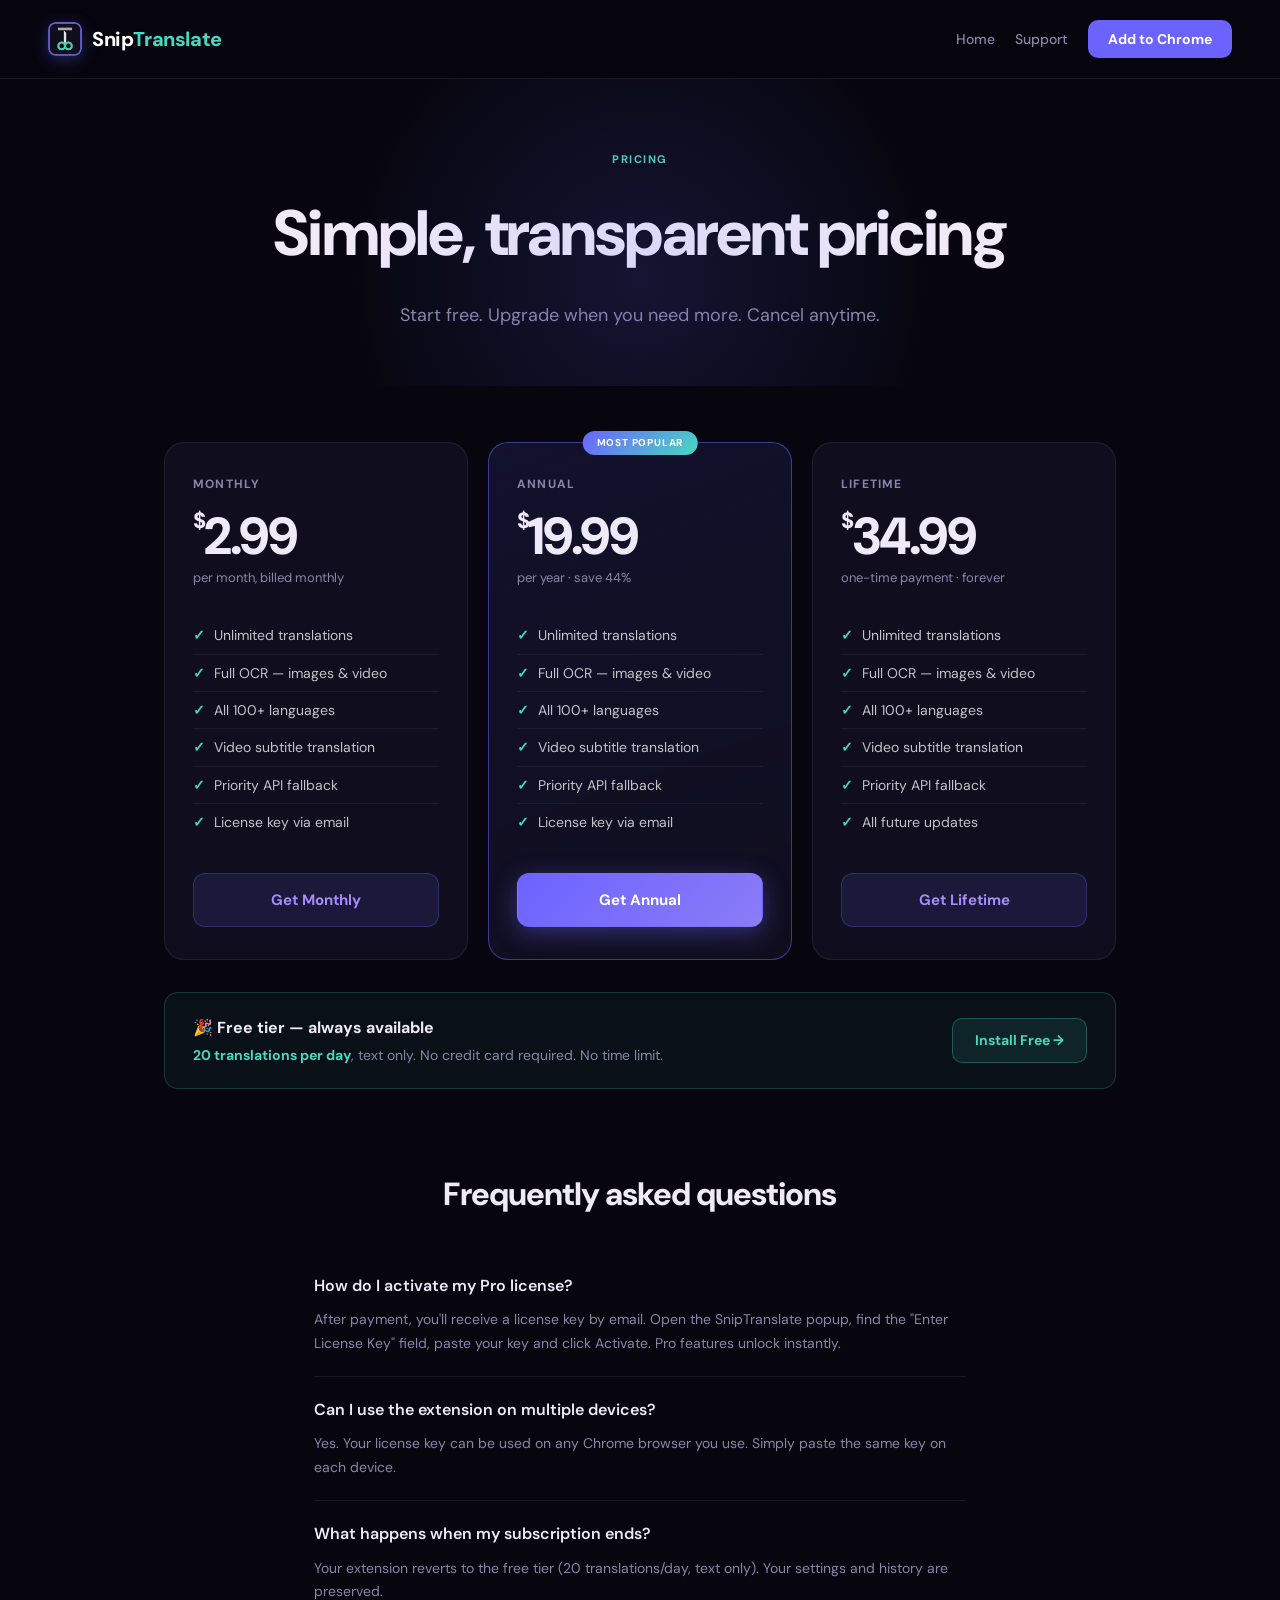
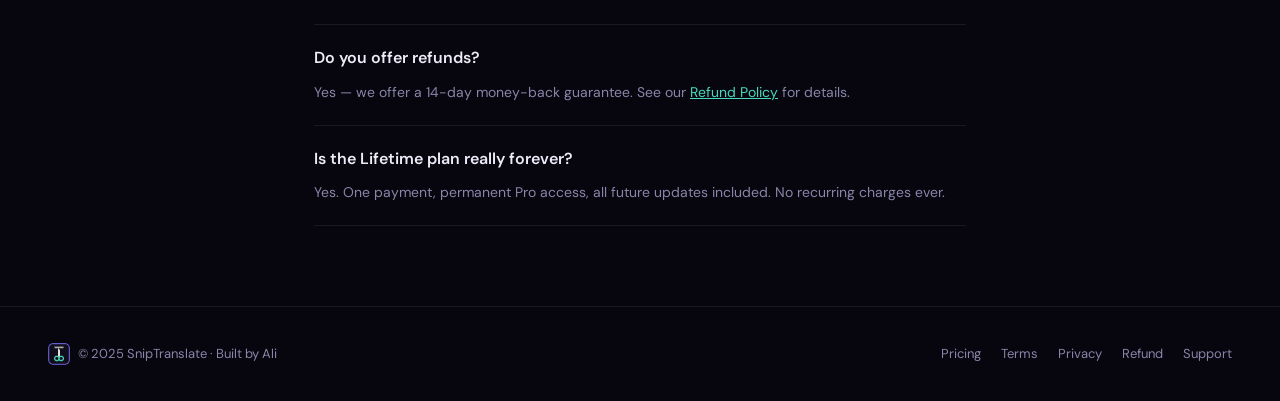
==== pricing.html @ 5383797d "Create pricing.html" ====
<!DOCTYPE html>
<html lang="en">
<head>
<meta charset="UTF-8"/>
<meta name="viewport" content="width=device-width, initial-scale=1.0"/>
<title>Pricing — SnipTranslate</title>
<link href="https://fonts.googleapis.com/css2?family=DM+Sans:wght@400;500;700;800&display=swap" rel="stylesheet">
<style>
:root{--bg:#07060f;--s:#100e1e;--a:#6c63ff;--a2:#8b7cf6;--t:#48d8bf;--tx:#eeeaf8;--m:#8885a8;--b:rgba(255,255,255,.07)}
*,*::before,*::after{box-sizing:border-box;margin:0;padding:0}
html{scroll-behavior:smooth}
body{background:var(--bg);color:var(--tx);font-family:"DM Sans",sans-serif;font-size:16px;line-height:1.6;overflow-x:hidden}
nav{display:flex;align-items:center;justify-content:space-between;padding:20px 48px;position:sticky;top:0;z-index:100;background:rgba(7,6,15,.88);backdrop-filter:blur(18px);border-bottom:1px solid var(--b)}
.nav-brand{display:flex;align-items:center;gap:10px;text-decoration:none}
.nav-logo{width:34px;height:34px;border-radius:8px;overflow:hidden;box-shadow:0 4px 16px rgba(108,99,255,.3)}
.nav-logo img{width:100%;height:100%;object-fit:cover}
.nav-name{font-size:20px;font-weight:800;color:#fff;letter-spacing:-.02em}
.nav-name em{font-style:normal;color:#48d8bf}
.nav-links{display:flex;align-items:center;gap:20px}
.nav-link{color:var(--m);text-decoration:none;font-size:14px;font-weight:500;transition:color .15s}
.nav-link:hover{color:var(--tx)}
.nav-cta{background:var(--a);color:#fff;padding:8px 20px;border-radius:10px;text-decoration:none;font-weight:700;font-size:14px;transition:all .2s}
.nav-cta:hover{background:var(--a2);transform:translateY(-1px)}
.hero{padding:72px 24px 56px;text-align:center;position:relative;overflow:hidden}
.hero::before{content:"";position:absolute;top:-100px;left:50%;transform:translateX(-50%);width:600px;height:600px;background:radial-gradient(circle,rgba(108,99,255,.15) 0%,transparent 70%);pointer-events:none}
.section-label{font-size:11px;font-weight:700;letter-spacing:.14em;text-transform:uppercase;color:var(--t);margin-bottom:14px}
.hero h1{font-size:clamp(36px,5vw,64px);font-weight:800;letter-spacing:-.03em;margin-bottom:16px}
.hero p{font-size:18px;color:var(--m);max-width:500px;margin:0 auto}
.plans-wrap{max-width:1000px;margin:0 auto;padding:0 24px 80px}
.plans{display:grid;grid-template-columns:repeat(auto-fit,minmax(240px,1fr));gap:20px;margin:56px 0 32px}
.plan{background:var(--s);border:1px solid var(--b);border-radius:20px;padding:32px 28px;position:relative;transition:all .25s}
.plan:hover{border-color:rgba(108,99,255,.35);transform:translateY(-4px);box-shadow:0 16px 48px rgba(108,99,255,.15)}
.plan.popular{border-color:rgba(108,99,255,.5);background:linear-gradient(160deg,rgba(108,99,255,.12),var(--s))}
.plan-badge{position:absolute;top:-12px;left:50%;transform:translateX(-50%);background:linear-gradient(135deg,#6c63ff,#48d8bf);color:#fff;font-size:10px;font-weight:800;letter-spacing:.08em;text-transform:uppercase;padding:4px 14px;border-radius:20px;white-space:nowrap}
.plan-name{font-size:12px;font-weight:700;letter-spacing:.1em;text-transform:uppercase;color:var(--m);margin-bottom:16px}
.plan-price{font-size:52px;font-weight:800;letter-spacing:-.04em;line-height:1;margin-bottom:6px}
.plan-price sup{font-size:22px;vertical-align:top;margin-top:10px}
.plan-period{font-size:13px;color:var(--m);margin-bottom:28px;min-height:20px}
.plan-features{list-style:none;margin-bottom:32px}
.plan-features li{font-size:14px;color:rgba(255,255,255,.75);padding:7px 0;display:flex;align-items:center;gap:9px;border-bottom:1px solid rgba(255,255,255,.05)}
.plan-features li:last-child{border-bottom:none}
.plan-features li::before{content:"✓";color:var(--t);font-weight:700;flex-shrink:0}
.plan-btn{display:block;width:100%;padding:14px;border-radius:12px;text-align:center;text-decoration:none;font-weight:700;font-size:15px;background:rgba(108,99,255,.12);border:1px solid rgba(108,99,255,.3);color:#a78bfa;transition:all .2s;cursor:pointer}
.plan.popular .plan-btn{background:linear-gradient(135deg,#6c63ff,#8b7cf6);border-color:transparent;color:#fff;box-shadow:0 6px 24px rgba(108,99,255,.4)}
.plan-btn:hover{opacity:.85;transform:translateY(-1px)}
.free-tier{padding:22px 28px;background:rgba(72,216,191,.05);border:1px solid rgba(72,216,191,.2);border-radius:14px;display:flex;align-items:center;justify-content:space-between;flex-wrap:wrap;gap:16px}
.free-tier-info h3{font-size:16px;font-weight:700;margin-bottom:4px}
.free-tier-info p{font-size:14px;color:var(--m)}
.free-tier-info strong{color:var(--t)}
.free-btn{padding:10px 22px;border-radius:10px;background:rgba(72,216,191,.1);border:1px solid rgba(72,216,191,.3);color:var(--t);text-decoration:none;font-weight:700;font-size:14px;transition:all .2s;white-space:nowrap}
.free-btn:hover{background:rgba(72,216,191,.18);transform:translateY(-1px)}
.faq{max-width:700px;margin:0 auto;padding:0 24px 80px}
.faq h2{font-size:32px;font-weight:800;letter-spacing:-.03em;margin-bottom:32px;text-align:center}
.faq-item{border-bottom:1px solid var(--b);padding:20px 0}
.faq-q{font-size:16px;font-weight:600;margin-bottom:10px}
.faq-a{font-size:14px;color:var(--m);line-height:1.7}
footer{padding:36px 48px;display:flex;align-items:center;justify-content:space-between;flex-wrap:wrap;gap:16px;border-top:1px solid var(--b);font-size:13px;color:var(--m)}
footer a{color:var(--m);text-decoration:none;transition:color .15s}
footer a:hover{color:var(--t)}
.footer-brand{display:flex;align-items:center;gap:8px}
.footer-logo{width:22px;height:22px;border-radius:5px;overflow:hidden}
.footer-logo img{width:100%;height:100%;object-fit:cover}
.footer-links{display:flex;gap:20px;flex-wrap:wrap}
@media(max-width:640px){nav{padding:14px 20px}.nav-links{gap:12px}.plans-wrap{padding:0 20px 60px}.faq{padding:0 20px 60px}footer{padding:24px 20px;flex-direction:column;text-align:center}.free-tier{flex-direction:column;text-align:center}}
</style>
</head>
<body>
<nav>
  <a href="/" class="nav-brand">
    <div class="nav-logo"><img src="[data-uri]" alt="SnipTranslate"></div>
    <div class="nav-name">Snip<em>Translate</em></div>
  </a>
  <div class="nav-links">
    <a href="/" class="nav-link">Home</a>
    <a href="mailto:aliamazn98@gmail.com" class="nav-link">Support</a>
    <a href="https://chrome.google.com/webstore" class="nav-cta" target="_blank">Add to Chrome</a>
  </div>
</nav>

<div class="hero">
  <div class="section-label">Pricing</div>
  <h1>Simple, transparent pricing</h1>
  <p>Start free. Upgrade when you need more. Cancel anytime.</p>
</div>

<div class="plans-wrap">
  <div class="plans">
    <div class="plan">
      <div class="plan-name">Monthly</div>
      <div class="plan-price"><sup>$</sup>2.99</div>
      <div class="plan-period">per month, billed monthly</div>
      <ul class="plan-features">
        <li>Unlimited translations</li>
        <li>Full OCR — images &amp; video</li>
        <li>All 100+ languages</li>
        <li>Video subtitle translation</li>
        <li>Priority API fallback</li>
        <li>License key via email</li>
      </ul>
      <a href="https://YOUR_PADDLE_MONTHLY_LINK" class="plan-btn" target="_blank">Get Monthly</a>
    </div>
    <div class="plan popular">
      <div class="plan-badge">Most Popular</div>
      <div class="plan-name">Annual</div>
      <div class="plan-price"><sup>$</sup>19.99</div>
      <div class="plan-period">per year · save 44%</div>
      <ul class="plan-features">
        <li>Unlimited translations</li>
        <li>Full OCR — images &amp; video</li>
        <li>All 100+ languages</li>
        <li>Video subtitle translation</li>
        <li>Priority API fallback</li>
        <li>License key via email</li>
      </ul>
      <a href="https://YOUR_PADDLE_ANNUAL_LINK" class="plan-btn" target="_blank">Get Annual</a>
    </div>
    <div class="plan">
      <div class="plan-name">Lifetime</div>
      <div class="plan-price"><sup>$</sup>34.99</div>
      <div class="plan-period">one-time payment · forever</div>
      <ul class="plan-features">
        <li>Unlimited translations</li>
        <li>Full OCR — images &amp; video</li>
        <li>All 100+ languages</li>
        <li>Video subtitle translation</li>
        <li>Priority API fallback</li>
        <li>All future updates</li>
      </ul>
      <a href="https://YOUR_PADDLE_LIFETIME_LINK" class="plan-btn" target="_blank">Get Lifetime</a>
    </div>
  </div>

  <div class="free-tier">
    <div class="free-tier-info">
      <h3>🎉 Free tier — always available</h3>
      <p><strong>20 translations per day</strong>, text only. No credit card required. No time limit.</p>
    </div>
    <a href="https://chrome.google.com/webstore" class="free-btn" target="_blank">Install Free →</a>
  </div>
</div>

<div class="faq">
  <h2>Frequently asked questions</h2>
  <div class="faq-item">
    <div class="faq-q">How do I activate my Pro license?</div>
    <div class="faq-a">After payment, you'll receive a license key by email. Open the SnipTranslate popup, find the "Enter License Key" field, paste your key and click Activate. Pro features unlock instantly.</div>
  </div>
  <div class="faq-item">
    <div class="faq-q">Can I use the extension on multiple devices?</div>
    <div class="faq-a">Yes. Your license key can be used on any Chrome browser you use. Simply paste the same key on each device.</div>
  </div>
  <div class="faq-item">
    <div class="faq-q">What happens when my subscription ends?</div>
    <div class="faq-a">Your extension reverts to the free tier (20 translations/day, text only). Your settings and history are preserved.</div>
  </div>
  <div class="faq-item">
    <div class="faq-q">Do you offer refunds?</div>
    <div class="faq-a">Yes — we offer a 14-day money-back guarantee. See our <a href="/refund.html" style="color:var(--t)">Refund Policy</a> for details.</div>
  </div>
  <div class="faq-item">
    <div class="faq-q">Is the Lifetime plan really forever?</div>
    <div class="faq-a">Yes. One payment, permanent Pro access, all future updates included. No recurring charges ever.</div>
  </div>
</div>

<footer>
  <div class="footer-brand">
    <div class="footer-logo"><img src="[data-uri]" alt=""></div>
    <span>© 2025 SnipTranslate · Built by Ali</span>
  </div>
  <div class="footer-links">
    <a href="/pricing.html">Pricing</a>
    <a href="/terms.html">Terms</a>
    <a href="/privacy.html">Privacy</a>
    <a href="/refund.html">Refund</a>
    <a href="mailto:aliamazn98@gmail.com">Support</a>
  </div>
</footer>
</body>
</html>
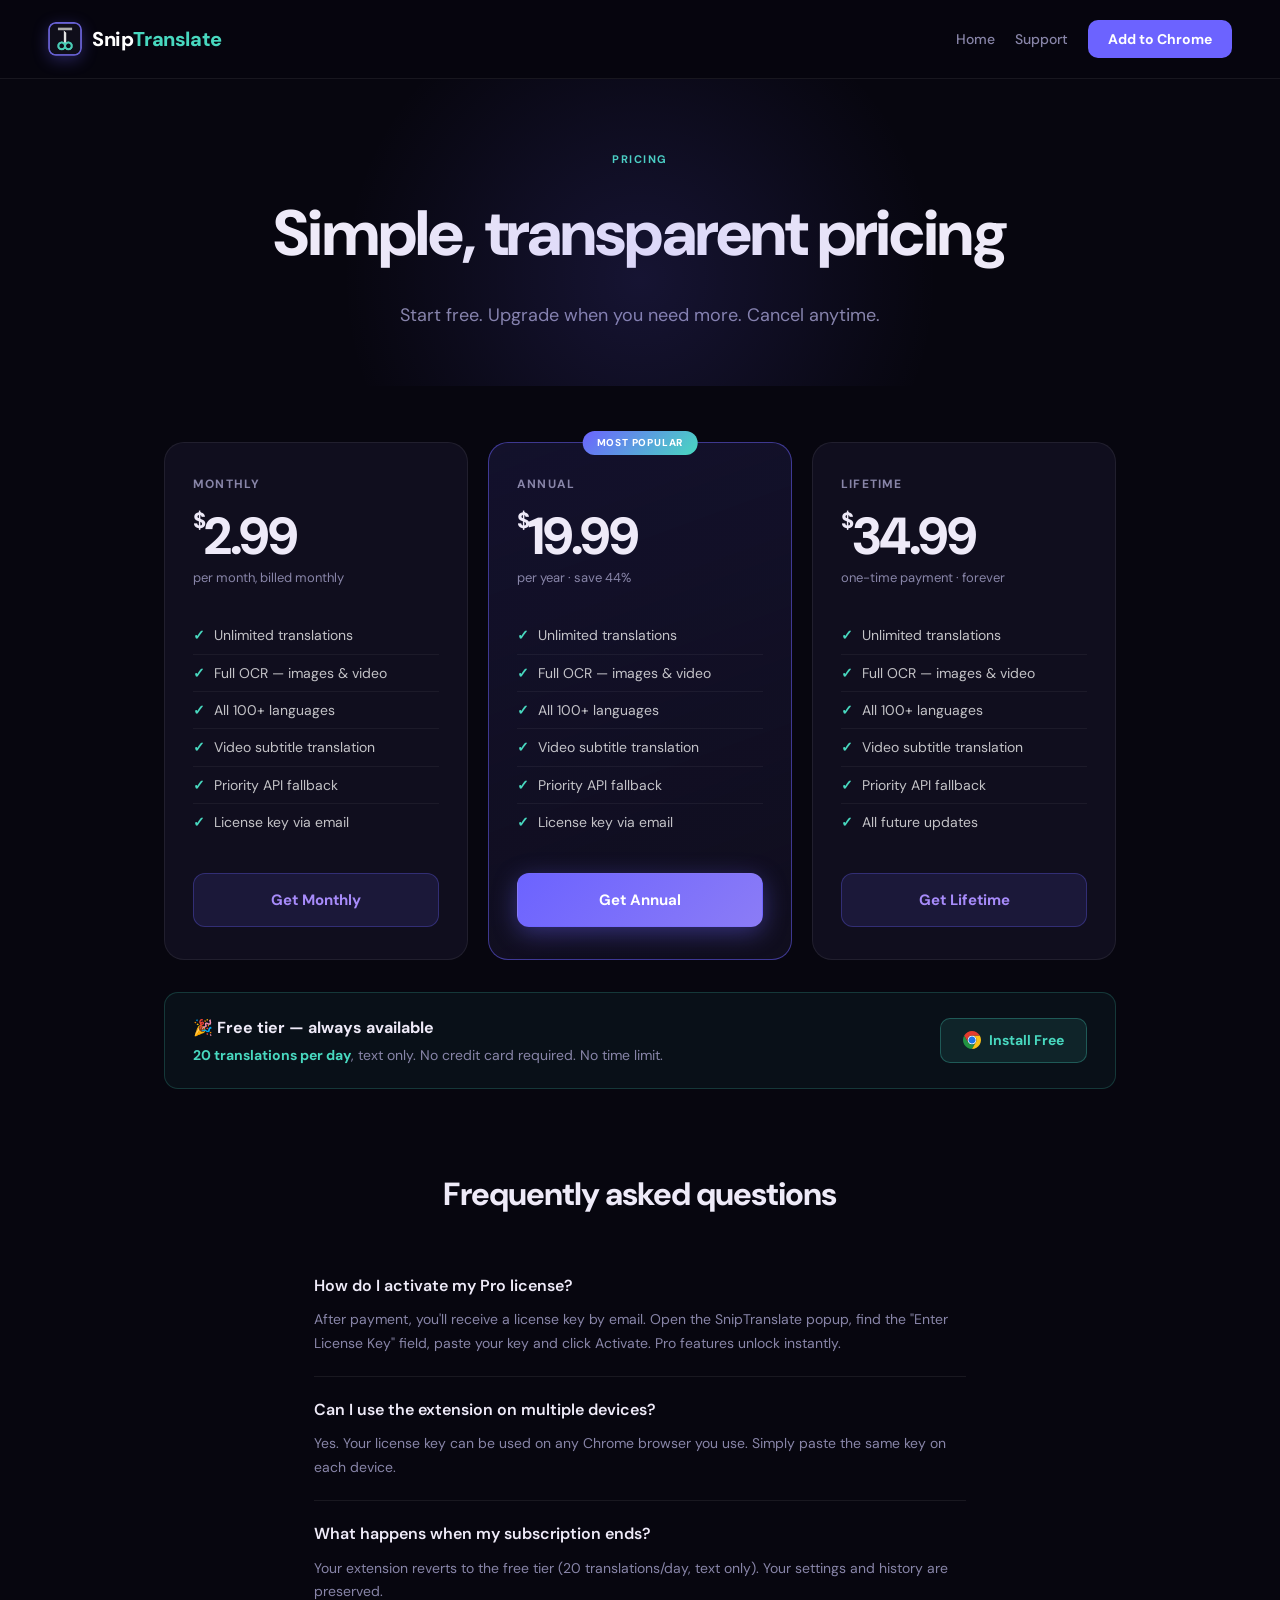
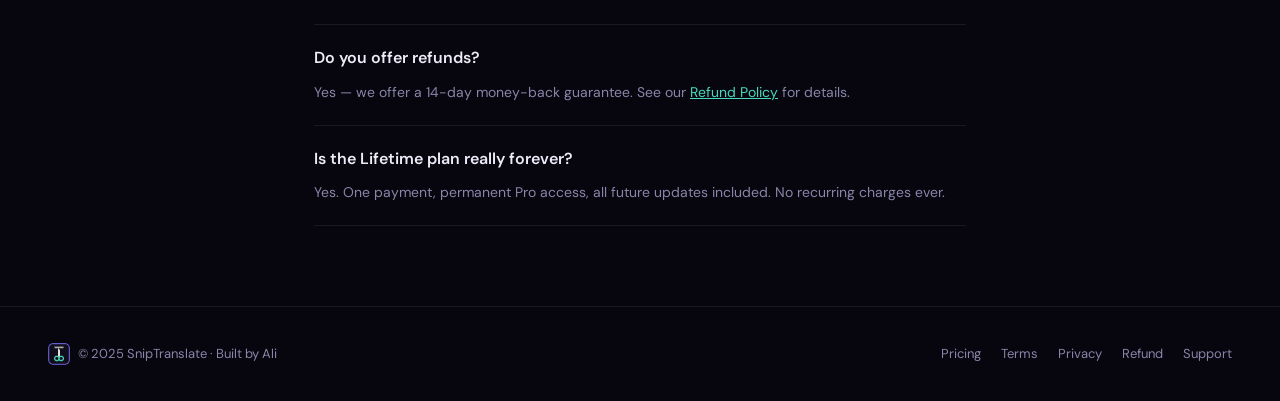
==== commit 528bf257: "Update pricing.html" ====
--- a/pricing.html
+++ b/pricing.html
@@ -135,7 +135,7 @@
       <h3>🎉 Free tier — always available</h3>
       <p><strong>20 translations per day</strong>, text only. No credit card required. No time limit.</p>
     </div>
-    <a href="https://chrome.google.com/webstore" class="free-btn" target="_blank">Install Free →</a>
+    <a href="https://chrome.google.com/webstore" class="free-btn" target="_blank" style="display:flex;align-items:center;gap:8px"><svg width="18" height="18" viewBox="0 0 33 33" fill="none" xmlns="http://www.w3.org/2000/svg"><path d="M16.5003 24.7497C21.0569 24.7497 24.7507 21.0557 24.7507 16.4991C24.7507 11.9425 21.0569 8.24863 16.5003 8.24863C11.9437 8.24863 8.25 11.9425 8.25 16.4991C8.25 21.0557 11.9437 24.7497 16.5003 24.7497Z" fill="white"/><path d="M9.3552 20.6264L2.21126 8.25269C0.762724 10.7609 0 13.6061 0 16.5027C0 19.3992 0.762378 22.2445 2.21074 24.7527C3.6591 27.2609 5.74235 29.3438 8.25087 30.7914C10.7594 32.2391 13.605 33.001 16.5014 33.0001L23.6453 20.6264V20.6245C22.9218 21.8794 21.8805 22.9215 20.6263 23.6461C19.3721 24.3707 17.9493 24.7523 16.5009 24.7525C15.0524 24.7527 13.6295 24.3715 12.3751 23.6473C11.1207 22.923 10.0792 21.8813 9.3552 20.6267V20.6264Z" fill="#229342"/><path d="M23.6448 20.6258L16.501 32.9995C19.3974 33 22.2429 32.2376 24.7512 30.7896C27.2596 29.3416 29.3425 27.2585 30.7905 24.75C32.2384 22.2415 33.0005 19.396 33 16.4997C32.9995 13.6033 32.2364 10.758 30.7875 8.25H16.4998L16.4981 8.25122C17.9465 8.25053 19.3696 8.63123 20.6242 9.35503C21.8789 10.079 22.9207 11.1202 23.6451 12.3746C24.3696 13.6289 24.7509 15.0518 24.7509 16.5003C24.7509 17.9488 24.3694 19.3717 23.645 20.626L23.6448 20.6258Z" fill="#FBC116"/><path d="M16.5004 23.0326C20.1077 23.0326 23.0319 20.1083 23.0319 16.5008C23.0319 12.8934 20.1077 9.96927 16.5004 9.96927C12.893 9.96927 9.96878 12.8935 9.96878 16.5008C9.96878 20.1082 12.893 23.0326 16.5004 23.0326Z" fill="#1A73E8"/><path d="M16.5004 8.25052H30.7881C29.3402 5.742 27.2575 3.65876 24.7491 2.2104C22.2409 0.762132 19.3955 -0.00021984 16.4991 4.75538e-08C13.6028 0.000173276 10.7575 0.762903 8.24949 2.21161C5.7414 3.66024 3.65891 5.74367 2.21144 8.25242L9.35538 20.6261L9.35729 20.6272C8.63246 19.3731 8.25062 17.9503 8.25016 16.5018C8.24971 15.0534 8.63065 13.6303 9.35469 12.3758C10.0786 11.1213 11.1204 10.0795 12.3748 9.35537C13.6291 8.63127 15.0522 8.25 16.5007 8.25035L16.5004 8.25052Z" fill="#E33B2E"/></svg> Install Free</a>
   </div>
 </div>
 
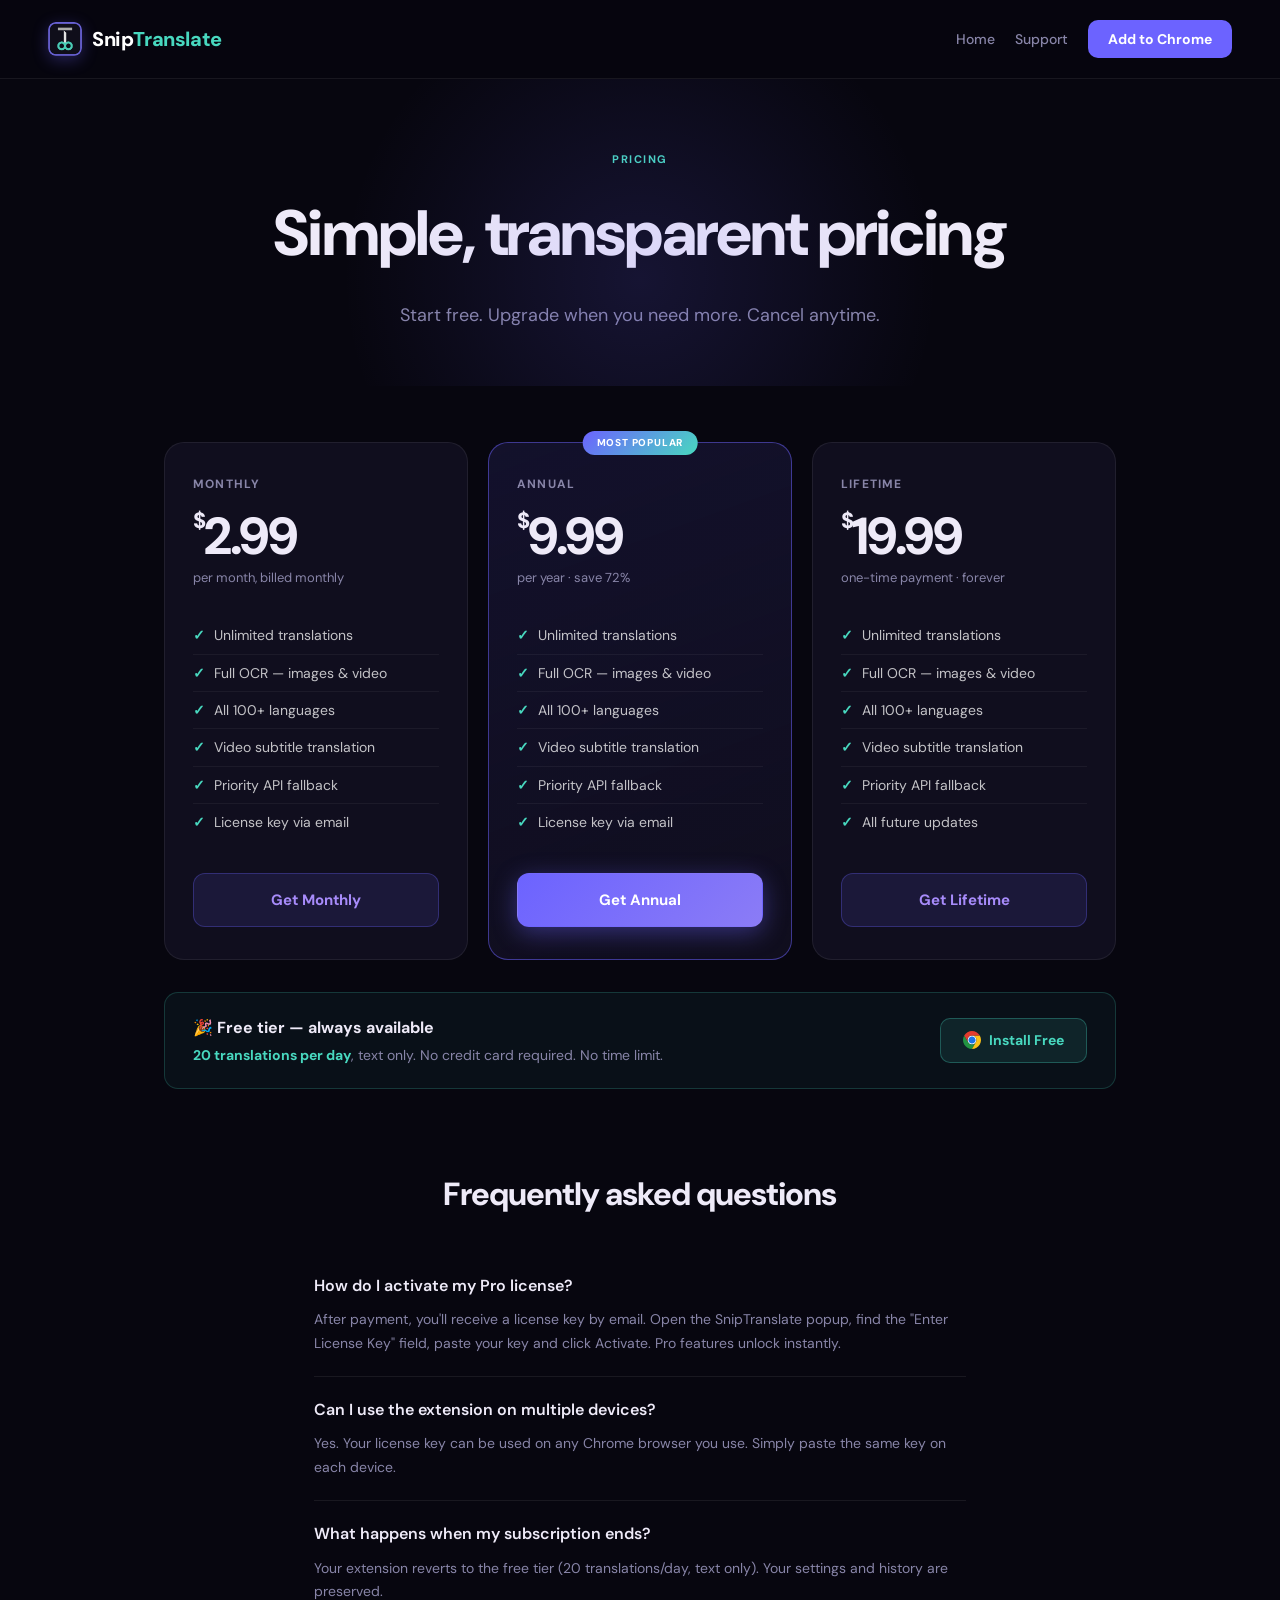
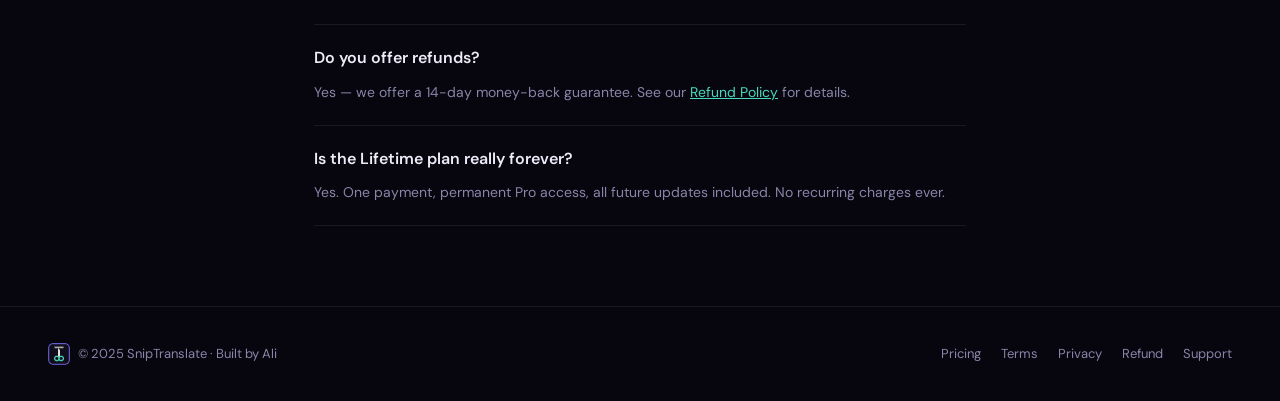
==== commit 73d40694: "Update pricing.html" ====
--- a/pricing.html
+++ b/pricing.html
@@ -102,8 +102,8 @@
     <div class="plan popular">
       <div class="plan-badge">Most Popular</div>
       <div class="plan-name">Annual</div>
-      <div class="plan-price"><sup>$</sup>19.99</div>
-      <div class="plan-period">per year · save 44%</div>
+      <div class="plan-price"><sup>$</sup>9.99</div>
+      <div class="plan-period">per year · save 72%</div>
       <ul class="plan-features">
         <li>Unlimited translations</li>
         <li>Full OCR — images &amp; video</li>
@@ -116,7 +116,7 @@
     </div>
     <div class="plan">
       <div class="plan-name">Lifetime</div>
-      <div class="plan-price"><sup>$</sup>34.99</div>
+      <div class="plan-price"><sup>$</sup>19.99</div>
       <div class="plan-period">one-time payment · forever</div>
       <ul class="plan-features">
         <li>Unlimited translations</li>
